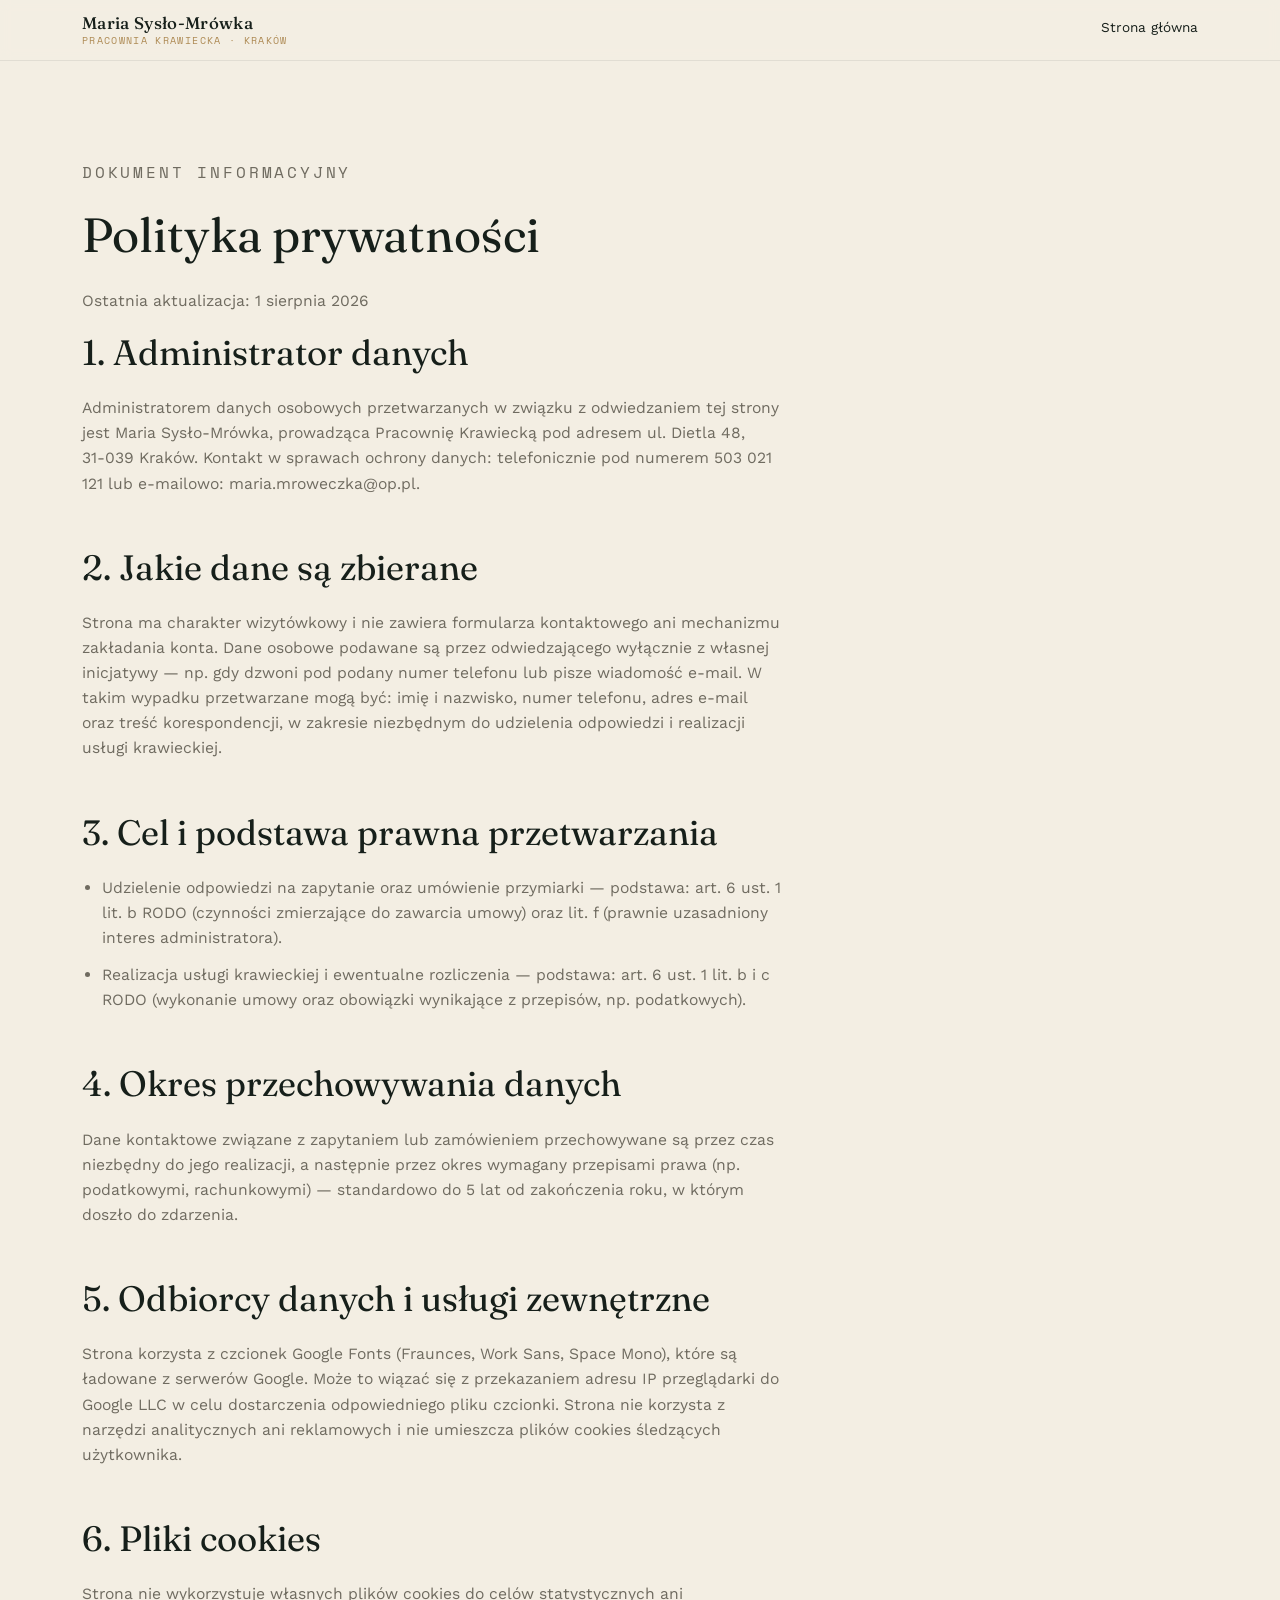
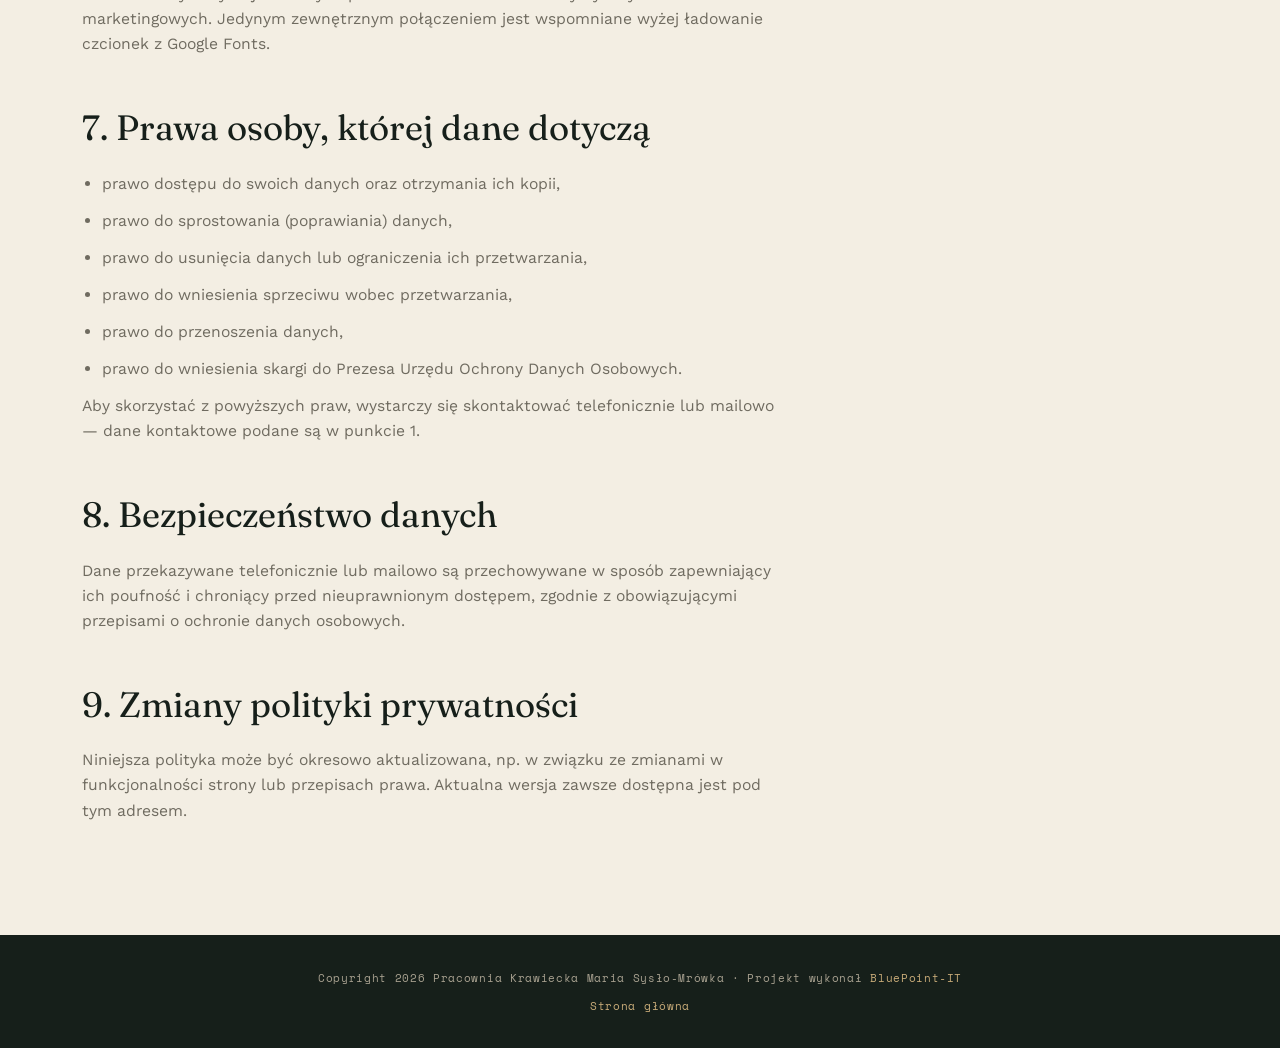
==== polityka-prywatnosci.html @ 4b691b13 "Dodaj polityke prywatnosci" ====
<!DOCTYPE html>
<html lang="pl">
<head>
<meta charset="UTF-8">
<meta name="viewport" content="width=device-width, initial-scale=1.0">
<title>Polityka prywatności — Pracownia Krawiecka Maria Sysło-Mrówka</title>
<meta name="robots" content="noindex">
<link rel="preconnect" href="https://fonts.googleapis.com">
<link rel="preconnect" href="https://fonts.gstatic.com" crossorigin>
<link href="https://fonts.googleapis.com/css2?family=Fraunces:ital,opsz,wght@0,9..144,300;0,9..144,400;0,9..144,600;1,9..144,400;1,9..144,500&family=Work+Sans:wght@300;400;500;600&family=Space+Mono:wght@400;700&display=swap" rel="stylesheet">
<link rel="stylesheet" href="styles.css">
</head>
<body>

<header id="siteHeader" class="scrolled">
  <nav class="wrap">
    <a href="index.html" class="brand">Maria Sysło‑Mrówka<small>Pracownia Krawiecka · Kraków</small></a>
    <div class="navlinks">
      <a href="index.html">Strona główna</a>
    </div>
  </nav>
</header>

<main>
  <section class="policy">
    <div class="wrap">
      <p class="eyebrow">Dokument informacyjny</p>
      <h1 style="font-size:clamp(2rem,4vw,3rem);font-weight:400;margin-top:10px;">Polityka prywatności</h1>
      <p class="updated" style="color:var(--pencil);margin-top:14px;">Ostatnia aktualizacja: 1 sierpnia 2026</p>

      <h2>1. Administrator danych</h2>
      <p>Administratorem danych osobowych przetwarzanych w związku z odwiedzaniem tej strony jest Maria Sysło‑Mrówka, prowadząca Pracownię Krawiecką pod adresem ul. Dietla 48, 31‑039 Kraków. Kontakt w sprawach ochrony danych: telefonicznie pod numerem 503 021 121 lub e‑mailowo: maria.mroweczka@op.pl.</p>

      <h2>2. Jakie dane są zbierane</h2>
      <p>Strona ma charakter wizytówkowy i nie zawiera formularza kontaktowego ani mechanizmu zakładania konta. Dane osobowe podawane są przez odwiedzającego wyłącznie z własnej inicjatywy — np. gdy dzwoni pod podany numer telefonu lub pisze wiadomość e‑mail. W takim wypadku przetwarzane mogą być: imię i nazwisko, numer telefonu, adres e‑mail oraz treść korespondencji, w zakresie niezbędnym do udzielenia odpowiedzi i realizacji usługi krawieckiej.</p>

      <h2>3. Cel i podstawa prawna przetwarzania</h2>
      <ul>
        <li>Udzielenie odpowiedzi na zapytanie oraz umówienie przymiarki — podstawa: art. 6 ust. 1 lit. b RODO (czynności zmierzające do zawarcia umowy) oraz lit. f (prawnie uzasadniony interes administratora).</li>
        <li>Realizacja usługi krawieckiej i ewentualne rozliczenia — podstawa: art. 6 ust. 1 lit. b i c RODO (wykonanie umowy oraz obowiązki wynikające z przepisów, np. podatkowych).</li>
      </ul>

      <h2>4. Okres przechowywania danych</h2>
      <p>Dane kontaktowe związane z zapytaniem lub zamówieniem przechowywane są przez czas niezbędny do jego realizacji, a następnie przez okres wymagany przepisami prawa (np. podatkowymi, rachunkowymi) — standardowo do 5 lat od zakończenia roku, w którym doszło do zdarzenia.</p>

      <h2>5. Odbiorcy danych i usługi zewnętrzne</h2>
      <p>Strona korzysta z czcionek Google Fonts (Fraunces, Work Sans, Space Mono), które są ładowane z serwerów Google. Może to wiązać się z przekazaniem adresu IP przeglądarki do Google LLC w celu dostarczenia odpowiedniego pliku czcionki. Strona nie korzysta z narzędzi analitycznych ani reklamowych i nie umieszcza plików cookies śledzących użytkownika.</p>

      <h2>6. Pliki cookies</h2>
      <p>Strona nie wykorzystuje własnych plików cookies do celów statystycznych ani marketingowych. Jedynym zewnętrznym połączeniem jest wspomniane wyżej ładowanie czcionek z Google Fonts.</p>

      <h2>7. Prawa osoby, której dane dotyczą</h2>
      <ul>
        <li>prawo dostępu do swoich danych oraz otrzymania ich kopii,</li>
        <li>prawo do sprostowania (poprawiania) danych,</li>
        <li>prawo do usunięcia danych lub ograniczenia ich przetwarzania,</li>
        <li>prawo do wniesienia sprzeciwu wobec przetwarzania,</li>
        <li>prawo do przenoszenia danych,</li>
        <li>prawo do wniesienia skargi do Prezesa Urzędu Ochrony Danych Osobowych.</li>
      </ul>
      <p>Aby skorzystać z powyższych praw, wystarczy się skontaktować telefonicznie lub mailowo — dane kontaktowe podane są w punkcie 1.</p>

      <h2>8. Bezpieczeństwo danych</h2>
      <p>Dane przekazywane telefonicznie lub mailowo są przechowywane w sposób zapewniający ich poufność i chroniący przed nieuprawnionym dostępem, zgodnie z obowiązującymi przepisami o ochronie danych osobowych.</p>

      <h2>9. Zmiany polityki prywatności</h2>
      <p>Niniejsza polityka może być okresowo aktualizowana, np. w związku ze zmianami w funkcjonalności strony lub przepisach prawa. Aktualna wersja zawsze dostępna jest pod tym adresem.</p>
    </div>
  </section>
</main>

<footer>
  Copyright 2026 Pracownia Krawiecka Maria Sysło‑Mrówka · Projekt wykonał <a href="https://bluepoint-it.pl/" target="_blank" rel="noopener">BluePoint‑IT</a>
  <div class="foot-links">
    <a href="index.html">Strona główna</a>
  </div>
</footer>

</body>
</html>
---- styles.css ----
:root{
  --ink:#161f1a;
  --ink-soft:#1f2b23;
  --paper:#f3eee3;
  --paper-dim:#e7dfcd;
  --brass:#ad8a54;
  --brass-light:#c9ac79;
  --thread:#7a2a2e;
  --pencil:#6f6b60;
  --white:#fffdf8;
}
*{margin:0;padding:0;box-sizing:border-box;}
html{scroll-behavior:smooth;}
body{
  background:var(--paper);
  color:var(--ink);
  font-family:'Work Sans',sans-serif;
  font-weight:400;
  line-height:1.6;
  overflow-x:hidden;
}
@media (prefers-reduced-motion: reduce){
  *{animation-duration:0.01ms !important; animation-iteration-count:1 !important; transition-duration:0.01ms !important; scroll-behavior:auto !important;}
}
h1,h2,h3,.serif{font-family:'Fraunces',serif;}
a{color:inherit;text-decoration:none;}
img{max-width:100%;display:block;}
.eyebrow{
  font-family:'Space Mono',monospace;
  font-size:0.72rem;
  letter-spacing:0.18em;
  text-transform:uppercase;
  color:var(--brass);
}
.wrap{max-width:1180px;margin:0 auto;padding:0 32px;}

/* ---------- STITCH DIVIDER (signature motif) ---------- */
.stitch{width:100%;height:14px;display:block;}
.stitch svg{width:100%;height:100%;display:block;}
.stitch path{fill:none;stroke:var(--brass);stroke-width:1.4;stroke-dasharray:9 8;opacity:0.55;}
.stitch.dark path{stroke:var(--paper-dim);}

/* ---------- INTRO / PRELOADER ---------- */
#intro{
  position:fixed;inset:0;
  background:var(--ink);
  z-index:9999;
  display:flex;
  align-items:center;justify-content:center;
  transition:opacity 1s ease, visibility 1s ease;
}
#intro.hide{opacity:0;visibility:hidden;pointer-events:none;}
#intro svg{width:min(680px,86vw);overflow:visible;}
.stitch-path{
  fill:none;
  stroke:var(--brass-light);
  stroke-width:2.2;
  stroke-linecap:round;
  stroke-dasharray:1900;
  stroke-dashoffset:1900;
  animation:stitchDraw 2.6s cubic-bezier(.65,.05,.36,1) forwards;
}
.needle-icon line{stroke:var(--brass-light);stroke-width:2.4;stroke-linecap:round;}
.needle-icon ellipse{stroke:var(--brass-light);stroke-width:2;fill:none;}
.needle-group{opacity:0;animation:needleFade 2.6s ease forwards;}
@keyframes stitchDraw{to{stroke-dashoffset:0;}}
@keyframes needleFade{0%{opacity:0;} 6%{opacity:1;} 94%{opacity:1;} 100%{opacity:0;}}
.intro-sub{
  position:absolute;bottom:14%;left:0;right:0;text-align:center;
  font-family:'Space Mono',monospace;font-size:0.7rem;letter-spacing:0.3em;
  text-transform:uppercase;color:var(--brass);opacity:0;
  animation:subFade 1s ease 2.3s forwards;
}
@keyframes subFade{to{opacity:0.8;}}

/* ---------- NAV ---------- */
header{
  position:fixed;top:0;left:0;right:0;z-index:500;padding:22px 0;
  transition:background 0.4s ease, padding 0.4s ease, box-shadow .4s ease;
}
header.scrolled{
  background:rgba(243,238,227,0.92);backdrop-filter:blur(6px);padding:14px 0;
  box-shadow:0 1px 0 rgba(22,31,26,0.08);
}
nav.wrap{display:flex;align-items:center;justify-content:space-between;}
.brand{
  font-family:'Fraunces',serif;font-weight:500;font-size:1.05rem;letter-spacing:0.02em;
  color:var(--paper);display:flex;flex-direction:column;line-height:1.15;
}
header.scrolled .brand{color:var(--ink);}
.brand small{
  font-family:'Space Mono',monospace;font-size:0.6rem;letter-spacing:0.14em;
  color:var(--brass);text-transform:uppercase;margin-top:2px;
}
.navlinks{display:flex;align-items:center;gap:34px;font-size:0.85rem;}
.navlinks a{color:var(--paper);position:relative;padding-bottom:4px;}
header.scrolled .navlinks a{color:var(--ink);}
.navlinks a::after{
  content:'';position:absolute;left:0;bottom:0;width:0;height:1px;background:var(--brass);
  transition:width 0.3s ease;
}
.navlinks a:hover::after{width:100%;}
.navtoggle{display:none;}

/* ---------- HERO ---------- */
.hero{
  min-height:100vh;
  background:radial-gradient(ellipse at 20% 10%, rgba(173,138,84,0.10), transparent 55%), var(--ink);
  color:var(--paper);
  display:flex;flex-direction:column;justify-content:center;
  position:relative;padding:140px 0 80px;
}
.hero-tape{
  position:absolute;top:0;left:0;right:0;height:3px;
  background:repeating-linear-gradient(90deg,var(--brass) 0 24px, transparent 24px 48px);
  opacity:0.5;
}
.hero h1{font-size:clamp(2.6rem,7vw,5.4rem);font-weight:400;line-height:1.02;max-width:14ch;}
.hero h1 em{font-style:italic;color:var(--brass-light);font-weight:300;}
.hero-sub{margin-top:28px;max-width:46ch;font-size:1.08rem;color:#cfc6b3;font-weight:300;}
.hero-meta{margin-top:56px;display:flex;gap:48px;flex-wrap:wrap;}
.hero-meta div{font-family:'Space Mono',monospace;font-size:0.72rem;color:var(--brass);letter-spacing:0.06em;}
.hero-meta strong{display:block;font-family:'Fraunces',serif;font-size:1.6rem;color:var(--paper);font-weight:400;margin-top:4px;}
.scroll-cue{
  position:absolute;bottom:38px;left:32px;font-family:'Space Mono',monospace;font-size:0.68rem;
  letter-spacing:0.2em;color:var(--brass);text-transform:uppercase;display:flex;align-items:center;gap:10px;
}
.scroll-cue .line{width:38px;height:1px;background:var(--brass);position:relative;overflow:hidden;}
.scroll-cue .line::after{
  content:'';position:absolute;left:-38px;top:0;width:38px;height:1px;background:var(--paper);
  animation:slide 1.8s linear infinite;
}
@keyframes slide{to{left:38px;}}

/* ---------- SECTION GENERIC ---------- */
section{padding:120px 0;}
.section-head{max-width:640px;margin-bottom:56px;}
.section-head h2{font-size:clamp(1.9rem,3.6vw,2.8rem);font-weight:400;margin-top:10px;}
.section-head p{margin-top:16px;color:var(--pencil);font-size:1.02rem;max-width:56ch;}

/* ---------- ABOUT ---------- */
#o-pracowni{background:var(--paper);}
.about-grid{display:grid;grid-template-columns:1.1fr 0.9fr;gap:70px;align-items:start;}
.timeline{list-style:none;border-left:1px solid rgba(22,31,26,0.15);padding-left:28px;display:flex;flex-direction:column;gap:34px;}
.timeline li{position:relative;}
.timeline li::before{
  content:'';position:absolute;left:-33px;top:6px;width:9px;height:9px;border-radius:50%;background:var(--brass);
}
.timeline .yr{font-family:'Space Mono',monospace;font-size:0.78rem;color:var(--brass);letter-spacing:0.08em;}
.timeline p{margin-top:6px;font-size:1rem;max-width:44ch;}
.about-side{background:var(--ink);color:var(--paper);padding:44px 38px;position:relative;}
.about-side img{width:120px;margin-bottom:22px;filter:brightness(0) invert(1) opacity(0.9);}
.about-side p{font-size:0.95rem;color:#cfc6b3;font-weight:300;}
.about-side .eyebrow{margin-bottom:12px;}

/* ---------- MARIA ---------- */
#maria{background:var(--ink);color:var(--paper);}
.maria-grid{display:grid;grid-template-columns:0.9fr 1.1fr;gap:70px;align-items:center;}
.quote{
  font-family:'Fraunces',serif;font-style:italic;font-weight:300;font-size:clamp(1.7rem,3vw,2.5rem);
  line-height:1.35;color:var(--paper);border-left:2px solid var(--brass);padding-left:28px;
}
.maria-bio p{color:#cfc6b3;font-weight:300;margin-bottom:16px;font-size:1rem;}
.badges{display:flex;flex-wrap:wrap;gap:10px;margin-top:26px;}
.badge{
  font-family:'Space Mono',monospace;font-size:0.68rem;letter-spacing:0.05em;
  border:1px solid rgba(173,138,84,0.5);color:var(--brass-light);padding:7px 12px;white-space:nowrap;
}

/* ---------- OFERTA ---------- */
#oferta{background:var(--paper);}
.oferta-flex{display:flex;flex-wrap:wrap;gap:14px;margin-top:10px;}
.swatch{
  border:1px solid rgba(22,31,26,0.18);padding:14px 20px;font-size:0.95rem;background:var(--white);
  transition:transform 0.25s ease, border-color 0.25s ease, background 0.25s ease;cursor:default;
}
.swatch:nth-child(3n+1):hover{transform:rotate(-1.5deg);}
.swatch:nth-child(3n+2):hover{transform:rotate(1.2deg);}
.swatch:nth-child(3n):hover{transform:rotate(-0.6deg);}
.swatch:hover{border-color:var(--brass);background:var(--paper-dim);}
.oferta-cols{display:grid;grid-template-columns:1fr 1fr;gap:60px;margin-top:64px;}
.oferta-cols h3{font-size:1.1rem;font-weight:500;margin-bottom:12px;font-family:'Work Sans';}
.oferta-cols p{color:var(--pencil);font-size:0.96rem;}

/* ---------- REALIZACJE / GALLERY + LAZY LOAD ---------- */
#realizacje{background:var(--paper-dim);}
.gallery{columns:4 260px;column-gap:18px;}
.gallery figure{
  break-inside:avoid;margin:0 0 18px;background:var(--white);padding:8px 8px 0;
  border:1px solid rgba(22,31,26,0.1);position:relative;cursor:zoom-in;
  transition:transform 0.3s ease, box-shadow 0.3s ease;
}
.gallery figure:nth-child(4n+1){transform:rotate(-0.8deg);}
.gallery figure:nth-child(4n+2){transform:rotate(0.6deg);}
.gallery figure:nth-child(4n+3){transform:rotate(-0.4deg);}
.gallery figure:hover{transform:scale(1.02) rotate(0deg);box-shadow:0 18px 34px rgba(22,31,26,0.18);z-index:2;}
.gallery .frame{
  position:relative;width:100%;aspect-ratio:4/5;background:
    linear-gradient(110deg, var(--paper-dim) 8%, #f3f0e6 18%, var(--paper-dim) 33%);
  background-size:200% 100%;
  animation:shimmer 1.6s ease-in-out infinite;
  overflow:hidden;
}
.gallery .frame.loaded{animation:none;background:none;}
.gallery img{width:100%;height:100%;object-fit:cover;opacity:0;transition:opacity 0.5s ease;}
.gallery img.loaded{opacity:1;}
@keyframes shimmer{0%{background-position:200% 0;}100%{background-position:-200% 0;}}
.gallery figcaption{
  font-family:'Space Mono',monospace;font-size:0.6rem;letter-spacing:0.1em;color:var(--pencil);
  padding:8px 2px 10px;text-transform:uppercase;
}
.lightbox{
  position:fixed;inset:0;background:rgba(15,20,17,0.94);display:none;
  align-items:center;justify-content:center;z-index:2000;padding:5vh 5vw;
}
.lightbox.open{display:flex;}
.lightbox img{max-height:88vh;max-width:88vw;box-shadow:0 30px 60px rgba(0,0,0,0.5);}
.lightbox-close{
  position:absolute;top:26px;right:32px;color:var(--paper);font-family:'Space Mono',monospace;
  font-size:0.85rem;letter-spacing:0.1em;cursor:pointer;border:1px solid rgba(243,238,227,0.4);padding:8px 14px;
}

/* ---------- CENNIK ---------- */
#cennik{background:var(--ink);color:var(--paper);}
.ticket{display:flex;flex-wrap:wrap;gap:0;border:1px dashed rgba(173,138,84,0.5);max-width:760px;}
.ticket div{flex:1 1 300px;padding:34px;}
.ticket div:first-child{border-right:1px dashed rgba(173,138,84,0.5);}
.ticket .eyebrow{margin-bottom:10px;}
.ticket p{color:#cfc6b3;font-weight:300;font-size:0.98rem;}

/* ---------- KONTAKT ---------- */
#kontakt{background:var(--paper);}
.contact-grid{display:grid;grid-template-columns:1fr 1fr;gap:40px;}
.contact-card{background:var(--white);border:1px solid rgba(22,31,26,0.12);padding:32px;}
.contact-card .eyebrow{margin-bottom:10px;}
.contact-card p{font-size:1.05rem;}
.contact-card a.big{font-family:'Fraunces',serif;font-size:1.5rem;display:inline-block;margin-top:6px;}
.contact-card a.big:hover{color:var(--thread);}

footer{
  background:var(--ink);color:#a8a190;text-align:center;padding:34px 20px;
  font-family:'Space Mono',monospace;font-size:0.7rem;letter-spacing:0.06em;
}
footer a{color:var(--brass-light);}
footer .foot-links{margin-top:10px;display:flex;gap:18px;justify-content:center;flex-wrap:wrap;}

.reveal{opacity:0;transform:translateY(26px);transition:opacity 0.8s ease, transform 0.8s ease;}
.reveal.in{opacity:1;transform:translateY(0);}

/* ---------- SIMPLE / POLICY PAGE ---------- */
.policy{background:var(--paper);padding:160px 0 100px;}
.policy h2{font-size:clamp(1.6rem,3vw,2.2rem);font-weight:400;margin:44px 0 14px;}
.policy h2:first-of-type{margin-top:0;}
.policy p, .policy li{color:var(--pencil);font-size:0.98rem;max-width:70ch;margin-bottom:12px;}
.policy ul{padding-left:20px;margin-bottom:12px;}
.policy .updated{margin-top:-6px;}

@media (max-width:900px){
  .about-grid,.maria-grid,.oferta-cols,.contact-grid{grid-template-columns:1fr;}
  .navlinks{
    position:fixed;top:0;right:0;height:100vh;width:min(78vw,320px);background:var(--ink);
    flex-direction:column;justify-content:center;align-items:flex-start;padding:0 40px;gap:26px;
    transform:translateX(100%);transition:transform 0.4s ease;
  }
  .navlinks.open{transform:translateX(0);}
  .navlinks a{color:var(--paper) !important;font-size:1.1rem;}
  .navtoggle{display:flex;flex-direction:column;gap:5px;cursor:pointer;z-index:600;background:none;border:none;}
  .navtoggle span{width:22px;height:1.5px;background:var(--paper);}
  header.scrolled .navtoggle span{background:var(--ink);}
  .gallery{columns:2 160px;}
  section{padding:80px 0;}
  .ticket div:first-child{border-right:none;border-bottom:1px dashed rgba(173,138,84,0.5);}
  .policy{padding:120px 0 70px;}
}
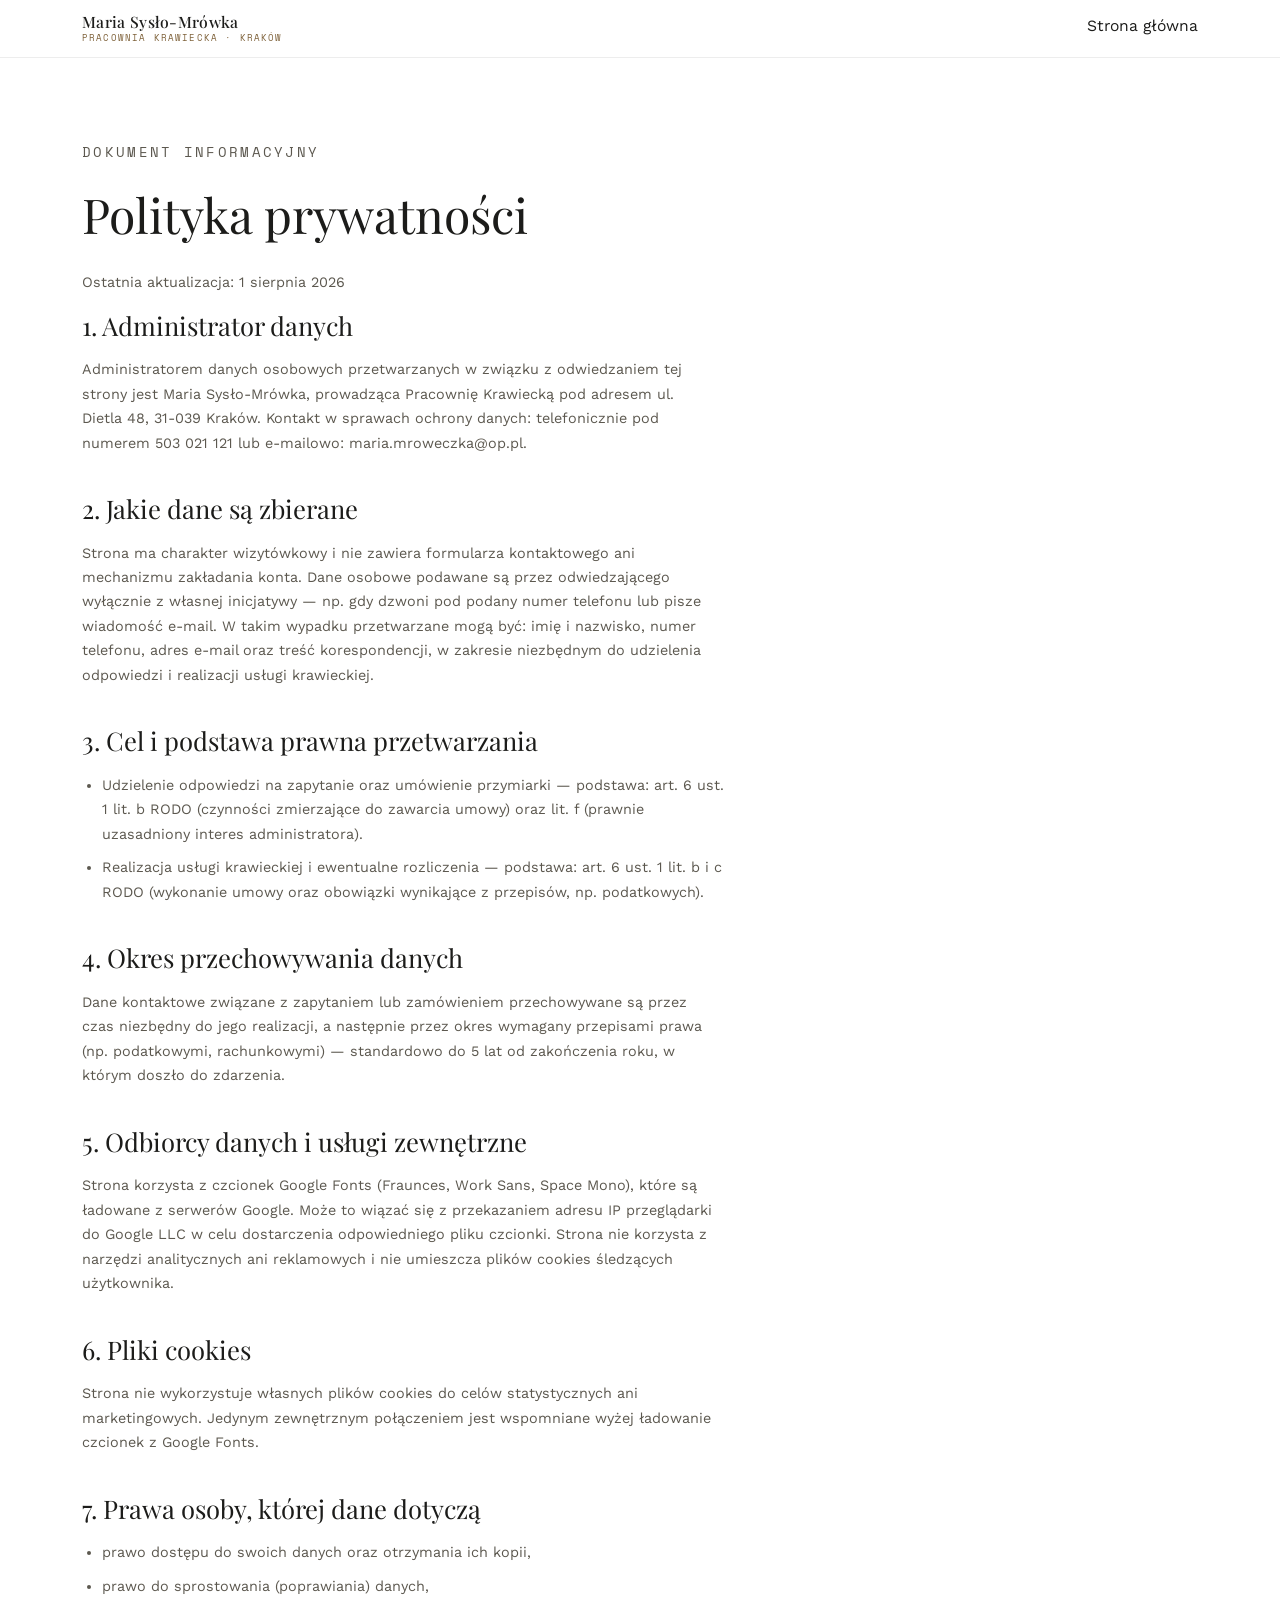
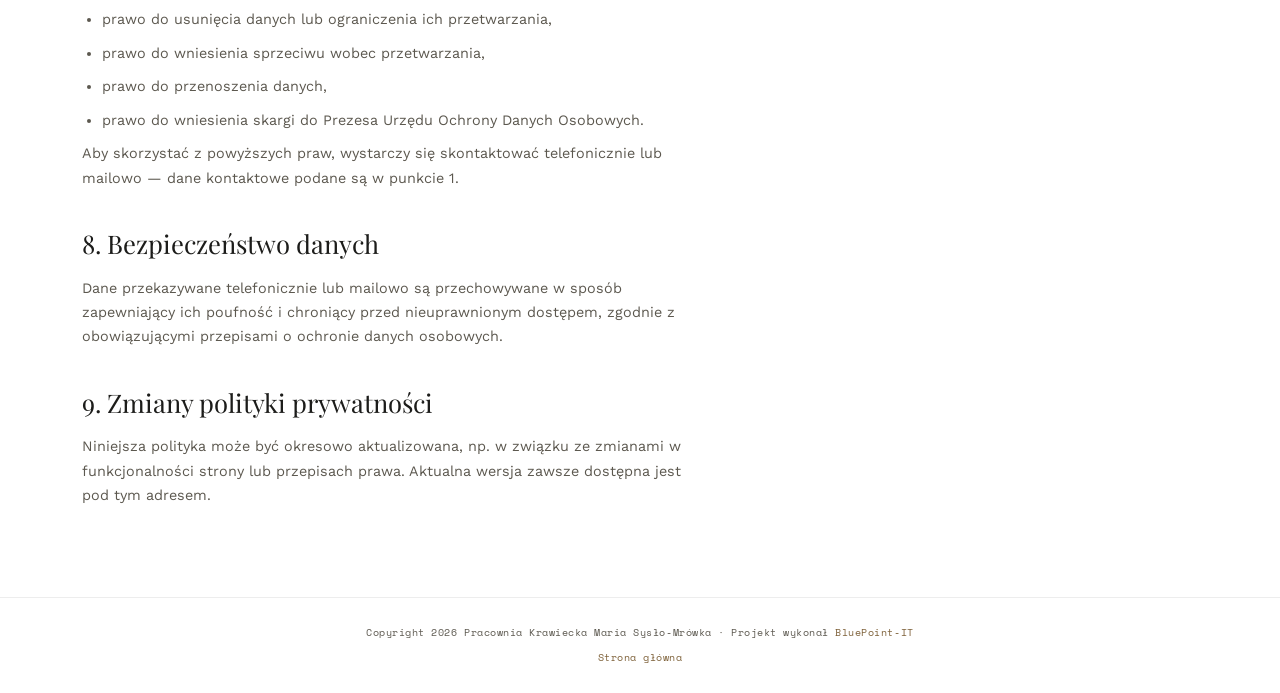
==== commit 8ea4bf52: "Ujednolic font" ====
--- a/polityka-prywatnosci.html
+++ b/polityka-prywatnosci.html
@@ -5,9 +5,10 @@
 <meta name="viewport" content="width=device-width, initial-scale=1.0">
 <title>Polityka prywatności — Pracownia Krawiecka Maria Sysło-Mrówka</title>
 <meta name="robots" content="noindex">
+<link rel="icon" type="image/svg+xml" href="favicon.svg">
 <link rel="preconnect" href="https://fonts.googleapis.com">
 <link rel="preconnect" href="https://fonts.gstatic.com" crossorigin>
-<link href="https://fonts.googleapis.com/css2?family=Fraunces:ital,opsz,wght@0,9..144,300;0,9..144,400;0,9..144,600;1,9..144,400;1,9..144,500&family=Work+Sans:wght@300;400;500;600&family=Space+Mono:wght@400;700&display=swap" rel="stylesheet">
+<link href="https://fonts.googleapis.com/css2?family=Playfair+Display:ital,wght@0,400;0,500;0,600;0,700;1,400;1,500&family=Work+Sans:wght@300;400;500;600&family=Space+Mono:wght@400;700&display=swap" rel="stylesheet">
 <link rel="stylesheet" href="styles.css">
 </head>
 <body>
--- a/styles.css
+++ b/styles.css
@@ -1,13 +1,14 @@
 :root{
-  --ink:#161f1a;
-  --ink-soft:#1f2b23;
-  --paper:#f3eee3;
-  --paper-dim:#e7dfcd;
-  --brass:#ad8a54;
-  --brass-light:#c9ac79;
-  --thread:#7a2a2e;
-  --pencil:#6f6b60;
-  --white:#fffdf8;
+  --ink:#1c1c1a;
+  --ink-soft:#2c2b27;
+  --paper:#ffffff;
+  --paper-dim:#f4f2ee;
+  --brass:#a9875a;
+  --brass-deep:#7d6038;
+  --brass-light:#c7ab7e;
+  --thread:#6f2f2b;
+  --pencil:#5c584f;
+  --white:#ffffff;
 }
 *{margin:0;padding:0;box-sizing:border-box;}
 html{scroll-behavior:smooth;}
@@ -16,85 +17,91 @@
   color:var(--ink);
   font-family:'Work Sans',sans-serif;
   font-weight:400;
-  line-height:1.6;
+  font-size:15.5px;
+  line-height:1.7;
   overflow-x:hidden;
 }
 @media (prefers-reduced-motion: reduce){
   *{animation-duration:0.01ms !important; animation-iteration-count:1 !important; transition-duration:0.01ms !important; scroll-behavior:auto !important;}
 }
-h1,h2,h3,.serif{font-family:'Fraunces',serif;}
+h1,h2,h3,.serif{font-family:'Playfair Display',serif;}
 a{color:inherit;text-decoration:none;}
 img{max-width:100%;display:block;}
 .eyebrow{
   font-family:'Space Mono',monospace;
-  font-size:0.72rem;
-  letter-spacing:0.18em;
+  font-size:0.66rem;
+  letter-spacing:0.16em;
   text-transform:uppercase;
-  color:var(--brass);
+  color:var(--brass-deep);
 }
 .wrap{max-width:1180px;margin:0 auto;padding:0 32px;}
 
 /* ---------- STITCH DIVIDER (signature motif) ---------- */
 .stitch{width:100%;height:14px;display:block;}
 .stitch svg{width:100%;height:100%;display:block;}
-.stitch path{fill:none;stroke:var(--brass);stroke-width:1.4;stroke-dasharray:9 8;opacity:0.55;}
-.stitch.dark path{stroke:var(--paper-dim);}
-
-/* ---------- INTRO / PRELOADER ---------- */
+.stitch path{fill:none;stroke:var(--brass);stroke-width:1.6;stroke-linecap:round;stroke-dasharray:10 9;opacity:0.5;}
+.stitch.dark path{stroke:var(--brass-deep);opacity:0.35;}
+
+/* ---------- INTRO / PRELOADER (light, quiet) ---------- */
 #intro{
   position:fixed;inset:0;
-  background:var(--ink);
+  background:var(--paper);
   z-index:9999;
   display:flex;
   align-items:center;justify-content:center;
-  transition:opacity 1s ease, visibility 1s ease;
+  transition:opacity 0.8s ease, visibility 0.8s ease;
 }
 #intro.hide{opacity:0;visibility:hidden;pointer-events:none;}
-#intro svg{width:min(680px,86vw);overflow:visible;}
+#intro svg{width:min(560px,80vw);overflow:visible;}
 .stitch-path{
   fill:none;
-  stroke:var(--brass-light);
-  stroke-width:2.2;
+  stroke:var(--brass-deep);
+  stroke-width:2.6;
+  stroke-linecap:round;
+  stroke-dasharray:14 11;
+}
+.reveal-wipe{
+  fill:none;
+  stroke:#fff;
+  stroke-width:34;
   stroke-linecap:round;
   stroke-dasharray:1900;
   stroke-dashoffset:1900;
-  animation:stitchDraw 2.6s cubic-bezier(.65,.05,.36,1) forwards;
-}
-.needle-icon line{stroke:var(--brass-light);stroke-width:2.4;stroke-linecap:round;}
-.needle-icon ellipse{stroke:var(--brass-light);stroke-width:2;fill:none;}
-.needle-group{opacity:0;animation:needleFade 2.6s ease forwards;}
+  animation:stitchDraw 1.9s cubic-bezier(.65,.05,.36,1) forwards;
+}
+.needle-icon line{stroke:var(--ink);stroke-width:2.4;stroke-linecap:round;}
+.needle-icon ellipse{stroke:var(--ink);stroke-width:2.2;fill:none;}
+.needle-group{opacity:0;animation:needleFade 1.9s ease forwards;}
 @keyframes stitchDraw{to{stroke-dashoffset:0;}}
-@keyframes needleFade{0%{opacity:0;} 6%{opacity:1;} 94%{opacity:1;} 100%{opacity:0;}}
+@keyframes needleFade{0%{opacity:0;} 8%{opacity:1;} 92%{opacity:1;} 100%{opacity:0;}}
 .intro-sub{
-  position:absolute;bottom:14%;left:0;right:0;text-align:center;
-  font-family:'Space Mono',monospace;font-size:0.7rem;letter-spacing:0.3em;
-  text-transform:uppercase;color:var(--brass);opacity:0;
-  animation:subFade 1s ease 2.3s forwards;
-}
-@keyframes subFade{to{opacity:0.8;}}
+  position:absolute;bottom:16%;left:0;right:0;text-align:center;
+  font-family:'Space Mono',monospace;font-size:0.66rem;letter-spacing:0.28em;
+  text-transform:uppercase;color:var(--brass-deep);opacity:0;
+  animation:subFade 0.8s ease 1.6s forwards;
+}
+@keyframes subFade{to{opacity:0.85;}}
 
 /* ---------- NAV ---------- */
 header{
-  position:fixed;top:0;left:0;right:0;z-index:500;padding:22px 0;
+  position:fixed;top:0;left:0;right:0;z-index:500;padding:20px 0;
   transition:background 0.4s ease, padding 0.4s ease, box-shadow .4s ease;
 }
 header.scrolled{
-  background:rgba(243,238,227,0.92);backdrop-filter:blur(6px);padding:14px 0;
-  box-shadow:0 1px 0 rgba(22,31,26,0.08);
+  background:rgba(255,255,255,0.94);backdrop-filter:blur(6px);padding:13px 0;
+  box-shadow:0 1px 0 rgba(28,28,26,0.08);
 }
 nav.wrap{display:flex;align-items:center;justify-content:space-between;}
 .brand{
-  font-family:'Fraunces',serif;font-weight:500;font-size:1.05rem;letter-spacing:0.02em;
-  color:var(--paper);display:flex;flex-direction:column;line-height:1.15;
-}
-header.scrolled .brand{color:var(--ink);}
+  font-family:'Playfair Display',serif;font-weight:500;font-size:0.98rem;letter-spacing:0.02em;
+  color:var(--ink);display:flex;flex-direction:column;line-height:1.15;
+}
 .brand small{
-  font-family:'Space Mono',monospace;font-size:0.6rem;letter-spacing:0.14em;
-  color:var(--brass);text-transform:uppercase;margin-top:2px;
-}
-.navlinks{display:flex;align-items:center;gap:34px;font-size:0.85rem;}
-.navlinks a{color:var(--paper);position:relative;padding-bottom:4px;}
-header.scrolled .navlinks a{color:var(--ink);}
+  font-family:'Space Mono',monospace;font-size:0.56rem;letter-spacing:0.13em;
+  color:var(--brass-deep);text-transform:uppercase;margin-top:2px;
+}
+.navlinks{display:flex;align-items:center;gap:30px;font-size:0.98rem;}
+.navlinks a{color:var(--ink);position:relative;padding-bottom:4px;}
 .navlinks a::after{
   content:'';position:absolute;left:0;bottom:0;width:0;height:1px;background:var(--brass);
   transition:width 0.3s ease;
@@ -104,171 +111,178 @@
 
 /* ---------- HERO ---------- */
 .hero{
-  min-height:100vh;
-  background:radial-gradient(ellipse at 20% 10%, rgba(173,138,84,0.10), transparent 55%), var(--ink);
-  color:var(--paper);
+  min-height:82vh;
+  background:url('images/header-3.jpg') center 25% / cover no-repeat;
+  color:var(--ink);
   display:flex;flex-direction:column;justify-content:center;
-  position:relative;padding:140px 0 80px;
-}
-.hero-tape{
-  position:absolute;top:0;left:0;right:0;height:3px;
-  background:repeating-linear-gradient(90deg,var(--brass) 0 24px, transparent 24px 48px);
-  opacity:0.5;
-}
-.hero h1{font-size:clamp(2.6rem,7vw,5.4rem);font-weight:400;line-height:1.02;max-width:14ch;}
-.hero h1 em{font-style:italic;color:var(--brass-light);font-weight:300;}
-.hero-sub{margin-top:28px;max-width:46ch;font-size:1.08rem;color:#cfc6b3;font-weight:300;}
-.hero-meta{margin-top:56px;display:flex;gap:48px;flex-wrap:wrap;}
-.hero-meta div{font-family:'Space Mono',monospace;font-size:0.72rem;color:var(--brass);letter-spacing:0.06em;}
-.hero-meta strong{display:block;font-family:'Fraunces',serif;font-size:1.6rem;color:var(--paper);font-weight:400;margin-top:4px;}
+  position:relative;padding:130px 0 70px;
+}
+.hero-card{
+  max-width:680px;
+  background:rgba(255,255,255,0.96);
+  padding:48px 46px;
+  border-left:3px solid var(--brass);
+  box-shadow:0 24px 60px rgba(28,28,26,0.18);
+}
+.hero h1{font-size:clamp(1.9rem,4.2vw,3rem);font-weight:400;line-height:1.15;}
+.hero h1 em{font-style:italic;color:var(--brass-deep);font-weight:400;}
+.hero-sub{margin-top:20px;max-width:48ch;font-size:0.98rem;color:var(--pencil);font-weight:300;}
+.hero-meta{margin-top:40px;display:flex;gap:36px;flex-wrap:wrap;}
+.hero-meta div{font-family:'Space Mono',monospace;font-size:0.66rem;color:var(--brass-deep);letter-spacing:0.06em;}
+.hero-meta strong{display:block;font-family:'Playfair Display',serif;font-size:1.2rem;color:var(--ink);font-weight:400;margin-top:4px;}
 .scroll-cue{
-  position:absolute;bottom:38px;left:32px;font-family:'Space Mono',monospace;font-size:0.68rem;
-  letter-spacing:0.2em;color:var(--brass);text-transform:uppercase;display:flex;align-items:center;gap:10px;
-}
-.scroll-cue .line{width:38px;height:1px;background:var(--brass);position:relative;overflow:hidden;}
+  position:absolute;bottom:32px;left:32px;font-family:'Space Mono',monospace;font-size:0.62rem;
+  letter-spacing:0.18em;color:var(--brass-deep);text-transform:uppercase;display:flex;align-items:center;gap:10px;
+  background:rgba(255,255,255,0.85);padding:6px 12px;
+}
+.scroll-cue .line{width:34px;height:1px;background:var(--brass);position:relative;overflow:hidden;}
 .scroll-cue .line::after{
-  content:'';position:absolute;left:-38px;top:0;width:38px;height:1px;background:var(--paper);
+  content:'';position:absolute;left:-34px;top:0;width:34px;height:1px;background:var(--thread);
   animation:slide 1.8s linear infinite;
 }
-@keyframes slide{to{left:38px;}}
+@keyframes slide{to{left:34px;}}
+
+/* ---------- ATELIER FIGURE (image with caption, part of O pracowni) ---------- */
+.atelier-figure{margin:8px 0 56px;}
+.atelier-figure img{
+  width:100%;max-height:420px;object-fit:cover;
+  border:1px solid rgba(28,28,26,0.1);
+}
+.atelier-figure figcaption{
+  margin-top:14px;
+  font-family:'Playfair Display',serif;font-style:italic;font-weight:400;
+  font-size:0.98rem;color:var(--pencil);
+}
 
 /* ---------- SECTION GENERIC ---------- */
-section{padding:120px 0;}
-.section-head{max-width:640px;margin-bottom:56px;}
-.section-head h2{font-size:clamp(1.9rem,3.6vw,2.8rem);font-weight:400;margin-top:10px;}
-.section-head p{margin-top:16px;color:var(--pencil);font-size:1.02rem;max-width:56ch;}
+section{padding:96px 0;}
+.section-head{max-width:620px;margin-bottom:44px;}
+.section-head h2{font-size:clamp(1.4rem,2.4vw,1.9rem);font-weight:400;margin-top:8px;}
+.section-head p{margin-top:12px;color:var(--pencil);font-size:0.94rem;max-width:56ch;}
 
 /* ---------- ABOUT ---------- */
 #o-pracowni{background:var(--paper);}
-.about-grid{display:grid;grid-template-columns:1.1fr 0.9fr;gap:70px;align-items:start;}
-.timeline{list-style:none;border-left:1px solid rgba(22,31,26,0.15);padding-left:28px;display:flex;flex-direction:column;gap:34px;}
+.about-grid{display:grid;grid-template-columns:1.1fr 0.9fr;gap:64px;align-items:start;}
+.timeline{list-style:none;border-left:1px solid rgba(28,28,26,0.14);padding-left:26px;display:flex;flex-direction:column;gap:26px;}
 .timeline li{position:relative;}
 .timeline li::before{
-  content:'';position:absolute;left:-33px;top:6px;width:9px;height:9px;border-radius:50%;background:var(--brass);
-}
-.timeline .yr{font-family:'Space Mono',monospace;font-size:0.78rem;color:var(--brass);letter-spacing:0.08em;}
-.timeline p{margin-top:6px;font-size:1rem;max-width:44ch;}
-.about-side{background:var(--ink);color:var(--paper);padding:44px 38px;position:relative;}
-.about-side img{width:120px;margin-bottom:22px;filter:brightness(0) invert(1) opacity(0.9);}
-.about-side p{font-size:0.95rem;color:#cfc6b3;font-weight:300;}
-.about-side .eyebrow{margin-bottom:12px;}
+  content:'';position:absolute;left:-31px;top:5px;width:8px;height:8px;border-radius:50%;background:var(--brass);
+}
+.timeline .yr{font-family:'Space Mono',monospace;font-size:0.7rem;color:var(--brass-deep);letter-spacing:0.08em;}
+.timeline p{margin-top:5px;font-size:0.92rem;max-width:44ch;}
+.about-side{background:var(--paper-dim);color:var(--ink);padding:36px 32px;position:relative;border:1px solid rgba(28,28,26,0.06);}
+.about-side img{width:96px;margin-bottom:18px;}
+.about-side p{font-size:0.86rem;color:var(--pencil);font-weight:300;}
+.about-side .eyebrow{margin-bottom:10px;}
 
 /* ---------- MARIA ---------- */
-#maria{background:var(--ink);color:var(--paper);}
-.maria-grid{display:grid;grid-template-columns:0.9fr 1.1fr;gap:70px;align-items:center;}
+#maria{background:var(--paper-dim);color:var(--ink);}
+.maria-grid{display:grid;grid-template-columns:0.9fr 1.1fr;gap:64px;align-items:center;}
 .quote{
-  font-family:'Fraunces',serif;font-style:italic;font-weight:300;font-size:clamp(1.7rem,3vw,2.5rem);
-  line-height:1.35;color:var(--paper);border-left:2px solid var(--brass);padding-left:28px;
-}
-.maria-bio p{color:#cfc6b3;font-weight:300;margin-bottom:16px;font-size:1rem;}
-.badges{display:flex;flex-wrap:wrap;gap:10px;margin-top:26px;}
+  font-family:'Playfair Display',serif;font-style:italic;font-weight:400;font-size:clamp(1.3rem,2.1vw,1.7rem);
+  line-height:1.4;color:var(--ink);border-left:2px solid var(--brass);padding-left:22px;
+}
+.maria-bio p{color:var(--pencil);font-weight:300;margin-bottom:12px;font-size:0.92rem;}
+.badges{display:flex;flex-wrap:wrap;gap:8px;margin-top:20px;}
 .badge{
-  font-family:'Space Mono',monospace;font-size:0.68rem;letter-spacing:0.05em;
-  border:1px solid rgba(173,138,84,0.5);color:var(--brass-light);padding:7px 12px;white-space:nowrap;
+  font-family:'Space Mono',monospace;font-size:0.64rem;letter-spacing:0.04em;
+  border:1px solid var(--brass);color:var(--brass-deep);padding:5px 10px;white-space:nowrap;
 }
 
 /* ---------- OFERTA ---------- */
 #oferta{background:var(--paper);}
-.oferta-flex{display:flex;flex-wrap:wrap;gap:14px;margin-top:10px;}
+.oferta-flex{display:flex;flex-wrap:wrap;gap:10px;margin-top:6px;}
 .swatch{
-  border:1px solid rgba(22,31,26,0.18);padding:14px 20px;font-size:0.95rem;background:var(--white);
+  border:1px solid rgba(28,28,26,0.14);padding:10px 16px;font-size:0.86rem;background:var(--white);
   transition:transform 0.25s ease, border-color 0.25s ease, background 0.25s ease;cursor:default;
 }
 .swatch:nth-child(3n+1):hover{transform:rotate(-1.5deg);}
 .swatch:nth-child(3n+2):hover{transform:rotate(1.2deg);}
 .swatch:nth-child(3n):hover{transform:rotate(-0.6deg);}
 .swatch:hover{border-color:var(--brass);background:var(--paper-dim);}
-.oferta-cols{display:grid;grid-template-columns:1fr 1fr;gap:60px;margin-top:64px;}
-.oferta-cols h3{font-size:1.1rem;font-weight:500;margin-bottom:12px;font-family:'Work Sans';}
-.oferta-cols p{color:var(--pencil);font-size:0.96rem;}
-
-/* ---------- REALIZACJE / GALLERY + LAZY LOAD ---------- */
-#realizacje{background:var(--paper-dim);}
-.gallery{columns:4 260px;column-gap:18px;}
-.gallery figure{
-  break-inside:avoid;margin:0 0 18px;background:var(--white);padding:8px 8px 0;
-  border:1px solid rgba(22,31,26,0.1);position:relative;cursor:zoom-in;
-  transition:transform 0.3s ease, box-shadow 0.3s ease;
-}
-.gallery figure:nth-child(4n+1){transform:rotate(-0.8deg);}
-.gallery figure:nth-child(4n+2){transform:rotate(0.6deg);}
-.gallery figure:nth-child(4n+3){transform:rotate(-0.4deg);}
-.gallery figure:hover{transform:scale(1.02) rotate(0deg);box-shadow:0 18px 34px rgba(22,31,26,0.18);z-index:2;}
-.gallery .frame{
-  position:relative;width:100%;aspect-ratio:4/5;background:
-    linear-gradient(110deg, var(--paper-dim) 8%, #f3f0e6 18%, var(--paper-dim) 33%);
-  background-size:200% 100%;
-  animation:shimmer 1.6s ease-in-out infinite;
-  overflow:hidden;
-}
-.gallery .frame.loaded{animation:none;background:none;}
-.gallery img{width:100%;height:100%;object-fit:cover;opacity:0;transition:opacity 0.5s ease;}
-.gallery img.loaded{opacity:1;}
-@keyframes shimmer{0%{background-position:200% 0;}100%{background-position:-200% 0;}}
-.gallery figcaption{
-  font-family:'Space Mono',monospace;font-size:0.6rem;letter-spacing:0.1em;color:var(--pencil);
-  padding:8px 2px 10px;text-transform:uppercase;
-}
-.lightbox{
-  position:fixed;inset:0;background:rgba(15,20,17,0.94);display:none;
-  align-items:center;justify-content:center;z-index:2000;padding:5vh 5vw;
-}
-.lightbox.open{display:flex;}
-.lightbox img{max-height:88vh;max-width:88vw;box-shadow:0 30px 60px rgba(0,0,0,0.5);}
-.lightbox-close{
-  position:absolute;top:26px;right:32px;color:var(--paper);font-family:'Space Mono',monospace;
-  font-size:0.85rem;letter-spacing:0.1em;cursor:pointer;border:1px solid rgba(243,238,227,0.4);padding:8px 14px;
-}
+.oferta-cols{display:grid;grid-template-columns:1fr 1fr;gap:50px;margin-top:48px;}
+.oferta-cols h3{font-size:0.98rem;font-weight:500;margin-bottom:8px;font-family:'Work Sans';}
+.oferta-cols p{color:var(--pencil);font-size:0.88rem;}
+
+/* ---------- REALIZACJE: przeplatane bloki edytorialne + Instagram CTA ---------- */
+#realizacje{background:var(--paper-dim);padding-bottom:0;}
+.editorial-block{
+  display:grid;grid-template-columns:1.05fr 1fr;align-items:center;
+  max-width:1500px;margin:0 auto 4px;min-height:420px;
+}
+.editorial-block.reverse{grid-template-columns:1fr 1.05fr;}
+.editorial-media{order:1;height:100%;overflow:hidden;align-self:stretch;}
+.editorial-block.reverse .editorial-media{order:2;}
+.editorial-media img{width:100%;height:100%;min-height:420px;object-fit:cover;display:block;}
+.editorial-text{order:2;padding:40px 64px;}
+.editorial-block.reverse .editorial-text{order:1;}
+.editorial-text h3{font-size:clamp(1.2rem,2vw,1.55rem);font-weight:500;margin:8px 0 12px;}
+.editorial-text p{color:var(--pencil);font-size:0.92rem;max-width:38ch;}
+.instagram-cta{
+  text-align:center;max-width:560px;margin:64px auto 0;padding:60px 0 96px;
+}
+.instagram-cta h3{font-size:clamp(1.3rem,2.2vw,1.7rem);font-weight:500;margin:8px 0 22px;}
+.btn-instagram{
+  display:inline-block;border:1px solid var(--brass);color:var(--brass-deep);
+  font-family:'Space Mono',monospace;font-size:0.78rem;letter-spacing:0.06em;
+  padding:13px 26px;transition:background 0.25s ease, color 0.25s ease;
+}
+.btn-instagram:hover{background:var(--brass);color:var(--white);}
 
 /* ---------- CENNIK ---------- */
-#cennik{background:var(--ink);color:var(--paper);}
-.ticket{display:flex;flex-wrap:wrap;gap:0;border:1px dashed rgba(173,138,84,0.5);max-width:760px;}
-.ticket div{flex:1 1 300px;padding:34px;}
-.ticket div:first-child{border-right:1px dashed rgba(173,138,84,0.5);}
-.ticket .eyebrow{margin-bottom:10px;}
-.ticket p{color:#cfc6b3;font-weight:300;font-size:0.98rem;}
+#cennik{background:var(--paper);color:var(--ink);}
+.ticket{display:flex;flex-wrap:wrap;gap:0;border:1px dashed var(--brass);max-width:720px;}
+.ticket div{flex:1 1 300px;padding:26px;}
+.ticket div:first-child{border-right:1px dashed var(--brass);}
+.ticket .eyebrow{margin-bottom:7px;}
+.ticket p{color:var(--pencil);font-weight:300;font-size:0.9rem;}
 
 /* ---------- KONTAKT ---------- */
-#kontakt{background:var(--paper);}
-.contact-grid{display:grid;grid-template-columns:1fr 1fr;gap:40px;}
-.contact-card{background:var(--white);border:1px solid rgba(22,31,26,0.12);padding:32px;}
-.contact-card .eyebrow{margin-bottom:10px;}
-.contact-card p{font-size:1.05rem;}
-.contact-card a.big{font-family:'Fraunces',serif;font-size:1.5rem;display:inline-block;margin-top:6px;}
+#kontakt{background:var(--paper-dim);}
+.contact-grid{display:grid;grid-template-columns:1fr 1fr;gap:32px;}
+.contact-card{background:var(--white);border:1px solid rgba(28,28,26,0.1);padding:26px;}
+.contact-card .eyebrow{margin-bottom:7px;}
+.contact-card p{font-size:0.94rem;}
+.contact-card a.big{font-family:'Playfair Display',serif;font-size:1.25rem;display:inline-block;margin-top:4px;}
 .contact-card a.big:hover{color:var(--thread);}
 
 footer{
-  background:var(--ink);color:#a8a190;text-align:center;padding:34px 20px;
-  font-family:'Space Mono',monospace;font-size:0.7rem;letter-spacing:0.06em;
-}
-footer a{color:var(--brass-light);}
-footer .foot-links{margin-top:10px;display:flex;gap:18px;justify-content:center;flex-wrap:wrap;}
-
-.reveal{opacity:0;transform:translateY(26px);transition:opacity 0.8s ease, transform 0.8s ease;}
+  background:var(--paper);color:var(--pencil);text-align:center;padding:26px 20px;
+  font-family:'Space Mono',monospace;font-size:0.64rem;letter-spacing:0.05em;
+  border-top:1px solid rgba(28,28,26,0.08);
+}
+footer a{color:var(--brass-deep);}
+footer .foot-links{margin-top:8px;display:flex;gap:16px;justify-content:center;flex-wrap:wrap;}
+
+.reveal{opacity:0;transform:translateY(20px);transition:opacity 0.8s ease, transform 0.8s ease;}
 .reveal.in{opacity:1;transform:translateY(0);}
 
 /* ---------- SIMPLE / POLICY PAGE ---------- */
-.policy{background:var(--paper);padding:160px 0 100px;}
-.policy h2{font-size:clamp(1.6rem,3vw,2.2rem);font-weight:400;margin:44px 0 14px;}
+.policy{background:var(--paper);padding:140px 0 80px;}
+.policy h2{font-size:clamp(1.25rem,2.2vw,1.6rem);font-weight:400;margin:32px 0 10px;}
 .policy h2:first-of-type{margin-top:0;}
-.policy p, .policy li{color:var(--pencil);font-size:0.98rem;max-width:70ch;margin-bottom:12px;}
-.policy ul{padding-left:20px;margin-bottom:12px;}
-.policy .updated{margin-top:-6px;}
+.policy p, .policy li{color:var(--pencil);font-size:0.9rem;max-width:70ch;margin-bottom:9px;}
+.policy ul{padding-left:20px;margin-bottom:9px;}
+.policy .updated{margin-top:-4px;}
 
 @media (max-width:900px){
   .about-grid,.maria-grid,.oferta-cols,.contact-grid{grid-template-columns:1fr;}
+  .hero-card{max-width:100%;padding:32px 26px;}
+  .editorial-block,.editorial-block.reverse{grid-template-columns:1fr;min-height:0;}
+  .editorial-media,.editorial-block.reverse .editorial-media{order:1;}
+  .editorial-text,.editorial-block.reverse .editorial-text{order:2;padding:28px 28px 40px;}
+  .editorial-media img{min-height:280px;}
   .navlinks{
-    position:fixed;top:0;right:0;height:100vh;width:min(78vw,320px);background:var(--ink);
-    flex-direction:column;justify-content:center;align-items:flex-start;padding:0 40px;gap:26px;
+    position:fixed;top:0;right:0;height:100vh;width:min(78vw,320px);background:var(--white);
+    flex-direction:column;justify-content:center;align-items:flex-start;padding:0 40px;gap:22px;
     transform:translateX(100%);transition:transform 0.4s ease;
+    box-shadow:-10px 0 30px rgba(28,28,26,0.1);
   }
   .navlinks.open{transform:translateX(0);}
-  .navlinks a{color:var(--paper) !important;font-size:1.1rem;}
+  .navlinks a{color:var(--ink) !important;font-size:1rem;}
   .navtoggle{display:flex;flex-direction:column;gap:5px;cursor:pointer;z-index:600;background:none;border:none;}
-  .navtoggle span{width:22px;height:1.5px;background:var(--paper);}
-  header.scrolled .navtoggle span{background:var(--ink);}
-  .gallery{columns:2 160px;}
-  section{padding:80px 0;}
-  .ticket div:first-child{border-right:none;border-bottom:1px dashed rgba(173,138,84,0.5);}
-  .policy{padding:120px 0 70px;}
-}
+  .navtoggle span{width:20px;height:1.5px;background:var(--ink);}
+  section{padding:64px 0;}
+  .ticket div:first-child{border-right:none;border-bottom:1px dashed var(--brass);}
+  .policy{padding:100px 0 56px;}
+}
